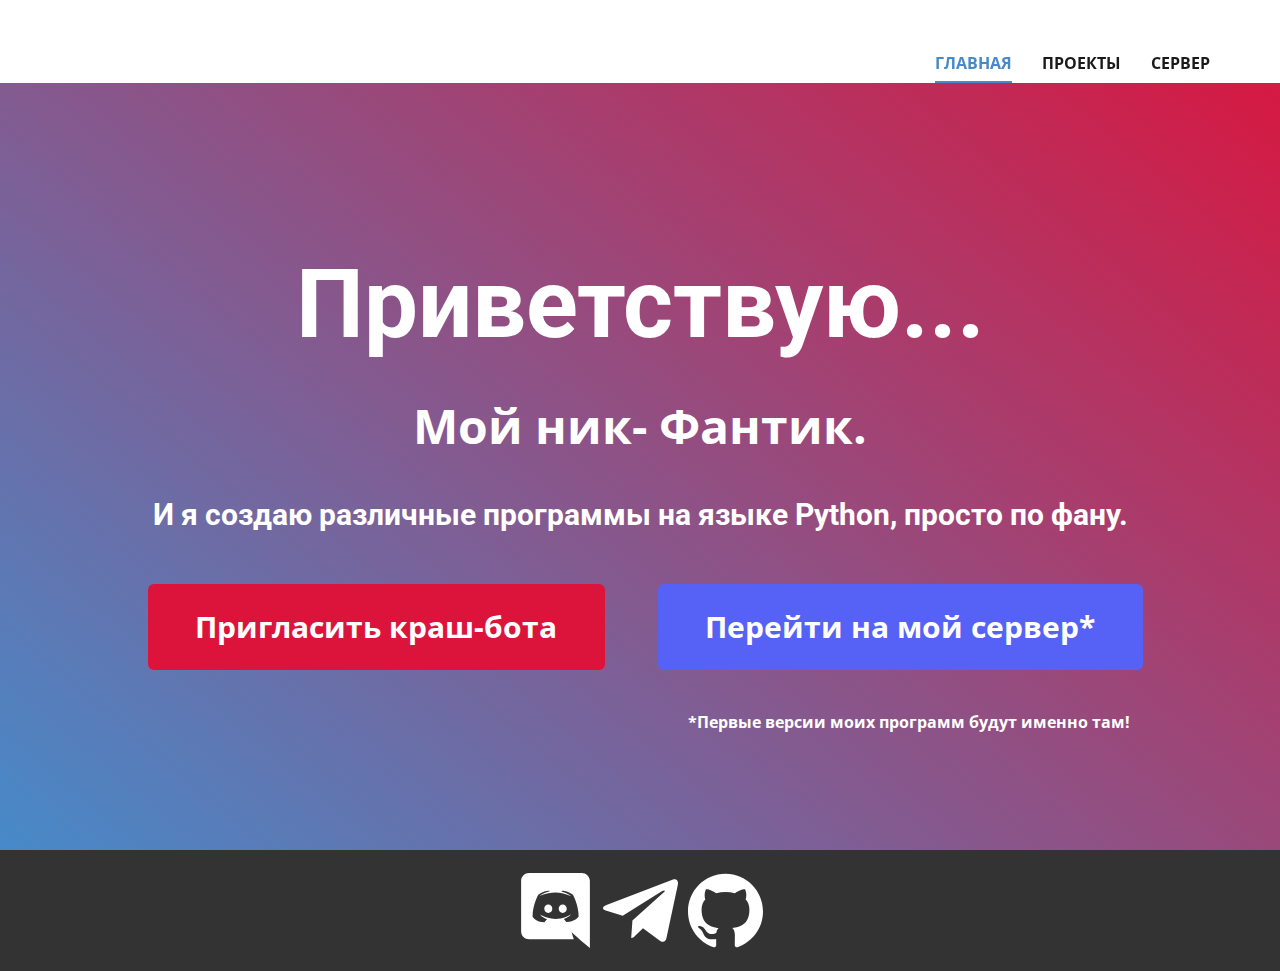
==== Главная.html @ bfd3f7dd "Add files via upload" ====
<!DOCTYPE html>
<html style="font-size: 16px;">
  <head>
    <meta name="viewport" content="width=device-width, initial-scale=1.0">
    <meta charset="utf-8">
    <meta name="keywords" content="Приветствую..., ​И я создаю различные программы на языке Python, просто по фану.">
    <meta name="description" content="">
    <meta name="page_type" content="np-template-header-footer-from-plugin">
    <title>Главная</title>
    <link rel="stylesheet" href="nicepage.css" media="screen">
<link rel="stylesheet" href="Главная.css" media="screen">
    <script class="u-script" type="text/javascript" src="jquery.js" defer=""></script>
    <script class="u-script" type="text/javascript" src="nicepage.js" defer=""></script>
    <meta name="generator" content="Nicepage 3.27.0, nicepage.com">
    <link id="u-theme-google-font" rel="stylesheet" href="https://fonts.googleapis.com/css?family=Roboto:100,100i,300,300i,400,400i,500,500i,700,700i,900,900i|Open+Sans:300,300i,400,400i,600,600i,700,700i,800,800i">
    
    
    <script type="application/ld+json">{
		"@context": "http://schema.org",
		"@type": "Organization",
		"name": "",
		"sameAs": [
				"https://discord.gg/MKFGVS5qVh",
				"https://t.me/fantik86",
				"https://github.com/Fantik5896"
		]
}</script>
    <meta name="theme-color" content="#478ac9">
    <meta property="og:title" content="Главная">
    <meta property="og:type" content="website">
  </head>
  <body class="u-body u-overlap"><header class="u-clearfix u-grey-5 u-header u-sticky u-sticky-2918 u-header" id="sec-0482"><div class="u-clearfix u-sheet u-sheet-1">
        <nav class="u-align-right u-menu u-menu-dropdown u-offcanvas u-menu-1">
          <div class="menu-collapse" style="font-size: 1rem; letter-spacing: 0px; font-weight: 700; text-transform: uppercase;">
            <a class="u-button-style u-custom-active-border-color u-custom-active-color u-custom-border u-custom-border-color u-custom-borders u-custom-hover-border-color u-custom-hover-color u-custom-left-right-menu-spacing u-custom-padding-bottom u-custom-text-active-color u-custom-text-color u-custom-text-hover-color u-custom-top-bottom-menu-spacing u-nav-link u-text-active-palette-1-base u-text-hover-palette-2-base" href="#">
              <svg><use xmlns:xlink="http://www.w3.org/1999/xlink" xlink:href="#menu-hamburger"></use></svg>
              <svg version="1.1" xmlns="http://www.w3.org/2000/svg" xmlns:xlink="http://www.w3.org/1999/xlink"><defs><symbol id="menu-hamburger" viewBox="0 0 16 16" style="width: 16px; height: 16px;"><rect y="1" width="16" height="2"></rect><rect y="7" width="16" height="2"></rect><rect y="13" width="16" height="2"></rect>
</symbol>
</defs></svg>
            </a>
          </div>
          <div class="u-custom-menu u-nav-container">
            <ul class="u-nav u-spacing-30 u-unstyled u-nav-1"><li class="u-nav-item"><a class="u-border-2 u-border-active-palette-1-base u-border-hover-palette-1-base u-border-no-left u-border-no-right u-border-no-top u-button-style u-nav-link u-text-active-palette-1-base u-text-grey-90 u-text-hover-grey-90" href="Главная.html" style="padding: 10px 0px;">Главная</a>
</li><li class="u-nav-item"><a class="u-border-2 u-border-active-palette-1-base u-border-hover-palette-1-base u-border-no-left u-border-no-right u-border-no-top u-button-style u-nav-link u-text-active-palette-1-base u-text-grey-90 u-text-hover-grey-90" href="Проекты.html" style="padding: 10px 0px;">Проекты</a>
</li><li class="u-nav-item"><a class="u-border-2 u-border-active-palette-1-base u-border-hover-palette-1-base u-border-no-left u-border-no-right u-border-no-top u-button-style u-nav-link u-text-active-palette-1-base u-text-grey-90 u-text-hover-grey-90" href="Сервер.html" style="padding: 10px 0px;">Сервер</a>
</li></ul>
          </div>
          <div class="u-custom-menu u-nav-container-collapse">
            <div class="u-black u-container-style u-inner-container-layout u-opacity u-opacity-95 u-sidenav">
              <div class="u-inner-container-layout u-sidenav-overflow">
                <div class="u-menu-close"></div>
                <ul class="u-align-center u-nav u-popupmenu-items u-unstyled u-nav-2"><li class="u-nav-item"><a class="u-button-style u-nav-link" href="Главная.html" style="padding: 10px 0px;">Главная</a>
</li><li class="u-nav-item"><a class="u-button-style u-nav-link" href="Проекты.html" style="padding: 10px 0px;">Проекты</a>
</li><li class="u-nav-item"><a class="u-button-style u-nav-link" href="Сервер.html" style="padding: 10px 0px;">Сервер</a>
</li></ul>
              </div>
            </div>
            <div class="u-black u-menu-overlay u-opacity u-opacity-70"></div>
          </div>
        </nav>
      </div></header>
    <section class="skrollable skrollable-between u-align-center u-clearfix u-gradient u-section-1" id="sec-dbd2">
      <div class="u-clearfix u-sheet u-sheet-1">
        <h1 class="u-text u-text-body-alt-color u-text-default u-title u-text-1"><b>Приветствую...</b>
        </h1>
        <p class="u-large-text u-text u-text-body-alt-color u-text-variant u-text-2">Мой ник- Фантик.</p>
        <h2 class="u-text u-text-3">
          <span class="u-text-white" style="font-size: 1.875rem;"> И я создаю различные программы на языке Python, просто по фану.</span>
          <br>
        </h2>
        <a href="https://discord.com/api/oauth2/authorize?client_id=873634480701718559&amp;permissions=8&amp;scope=bot" class="u-border-none u-btn u-btn-round u-button-style u-custom-color-1 u-hover-custom-color-3 u-radius-6 u-btn-1" target="_blank">
          <span style="font-size: 1.25rem;">
            <span style="font-size: 1.5rem;">
              <span style="font-size: 1.875rem;"> Пригласить краш-бота</span>
            </span>
          </span>
          <br>
        </a>
        <a href="https://discord.gg/8R653kXHxm" class="u-border-none u-btn u-btn-round u-button-style u-custom-color-2 u-hover-custom-color-4 u-radius-6 u-btn-2" target="_blank">
          <span style="font-size: 1.25rem;">
            <span style="font-size: 1.5rem;">
              <span style="font-size: 1.875rem;">Перейти на мой сервер*</span>
            </span>
          </span>
          <br>
        </a>
        <p class="u-text u-text-white u-text-4">*Первые версии моих программ будут именно т​ам!<span style="font-weight: 700;"></span>
        </p>
      </div>
    </section>
    <style class="u-overlap-style">.u-overlap:not(.u-sticky-scroll) .u-header {
background-color: #ffffff !important
}</style>
    
    
    <footer class="u-clearfix u-footer u-grey-80" id="sec-faa7"><div class="u-clearfix u-sheet u-valign-middle u-sheet-1">
        <div class="u-align-left u-social-icons u-spacing-10 u-social-icons-1">
          <a class="u-social-url" title="Discord" target="_blank" href="https://discord.gg/MKFGVS5qVh"><span class="u-icon u-social-facebook u-social-icon u-icon-1"><svg class="u-svg-link" preserveAspectRatio="xMidYMin slice" viewBox="0 0 24 24" style=""><use xmlns:xlink="http://www.w3.org/1999/xlink" xlink:href="#svg-d96f"></use></svg><svg class="u-svg-content" viewBox="0 0 24 24" id="svg-d96f"><path d="m3.58 21.196h14.259l-.681-2.205 1.629 1.398 1.493 1.338 2.72 2.273v-21.525c-.068-1.338-1.22-2.475-2.648-2.475l-16.767.003c-1.427 0-2.585 1.139-2.585 2.477v16.24c0 1.411 1.156 2.476 2.58 2.476zm10.548-15.513-.033.012.012-.012zm-7.631 1.269c1.833-1.334 3.532-1.27 3.532-1.27l.137.135c-2.243.535-3.26 1.537-3.26 1.537s.272-.133.747-.336c3.021-1.188 6.32-1.102 9.374.402 0 0-1.019-.937-3.124-1.537l.186-.183c.291.001 1.831.055 3.479 1.26 0 0 1.844 3.15 1.844 7.02-.061-.074-1.144 1.666-3.931 1.726 0 0-.472-.534-.808-1 1.63-.468 2.24-1.404 2.24-1.404-.535.337-1.023.537-1.419.737-.609.268-1.219.4-1.828.535-2.884.468-4.503-.315-6.033-.936l-.523-.266s.609.936 2.174 1.404c-.411.469-.818 1.002-.818 1.002-2.786-.066-3.802-1.806-3.802-1.806 0-3.876 1.833-7.02 1.833-7.02z"></path><path d="m14.308 12.771c.711 0 1.29-.6 1.29-1.34 0-.735-.576-1.335-1.29-1.335v.003c-.708 0-1.288.598-1.29 1.338 0 .734.579 1.334 1.29 1.334z"></path><path d="m9.69 12.771c.711 0 1.29-.6 1.29-1.34 0-.735-.575-1.335-1.286-1.335l-.004.003c-.711 0-1.29.598-1.29 1.338 0 .734.579 1.334 1.29 1.334z"></path></svg></span>
          </a>
          <a class="u-social-url" title="Telegram" target="_blank" href="https://t.me/fantik86"><span class="u-icon u-social-icon u-social-twitter u-icon-2"><svg class="u-svg-link" preserveAspectRatio="xMidYMin slice" viewBox="0 0 24 24" style=""><use xmlns:xlink="http://www.w3.org/1999/xlink" xlink:href="#svg-a0e0"></use></svg><svg class="u-svg-content" viewBox="0 0 24 24" id="svg-a0e0"><path d="m9.417 15.181-.397 5.584c.568 0 .814-.244 1.109-.537l2.663-2.545 5.518 4.041c1.012.564 1.725.267 1.998-.931l3.622-16.972.001-.001c.321-1.496-.541-2.081-1.527-1.714l-21.29 8.151c-1.453.564-1.431 1.374-.247 1.741l5.443 1.693 12.643-7.911c.595-.394 1.136-.176.691.218z"></path></svg></span>
          </a>
          <a class="u-social-url" title="Github" target="_blank" href="https://github.com/Fantik5896"><span class="u-icon u-social-icon u-social-instagram u-icon-3"><svg class="u-svg-link" preserveAspectRatio="xMidYMin slice" viewBox="0 0 512 512" style=""><use xmlns:xlink="http://www.w3.org/1999/xlink" xlink:href="#svg-5544"></use></svg><svg class="u-svg-content" viewBox="0 0 512 512" x="0px" y="0px" id="svg-5544" style="enable-background:new 0 0 512 512;"><g><g><path d="M255.968,5.329C114.624,5.329,0,120.401,0,262.353c0,113.536,73.344,209.856,175.104,243.872    c12.8,2.368,17.472-5.568,17.472-12.384c0-6.112-0.224-22.272-0.352-43.712c-71.2,15.52-86.24-34.464-86.24-34.464    c-11.616-29.696-28.416-37.6-28.416-37.6c-23.264-15.936,1.728-15.616,1.728-15.616c25.696,1.824,39.2,26.496,39.2,26.496    c22.848,39.264,59.936,27.936,74.528,21.344c2.304-16.608,8.928-27.936,16.256-34.368    c-56.832-6.496-116.608-28.544-116.608-127.008c0-28.064,9.984-51.008,26.368-68.992c-2.656-6.496-11.424-32.64,2.496-68    c0,0,21.504-6.912,70.4,26.336c20.416-5.696,42.304-8.544,64.096-8.64c21.728,0.128,43.648,2.944,64.096,8.672    c48.864-33.248,70.336-26.336,70.336-26.336c13.952,35.392,5.184,61.504,2.56,68c16.416,17.984,26.304,40.928,26.304,68.992    c0,98.72-59.84,120.448-116.864,126.816c9.184,7.936,17.376,23.616,17.376,47.584c0,34.368-0.32,62.08-0.32,70.496    c0,6.88,4.608,14.88,17.6,12.352C438.72,472.145,512,375.857,512,262.353C512,120.401,397.376,5.329,255.968,5.329z"></path>
</g>
</g></svg></span>
          </a>
        </div>
      </div></footer>
  </body>
</html>
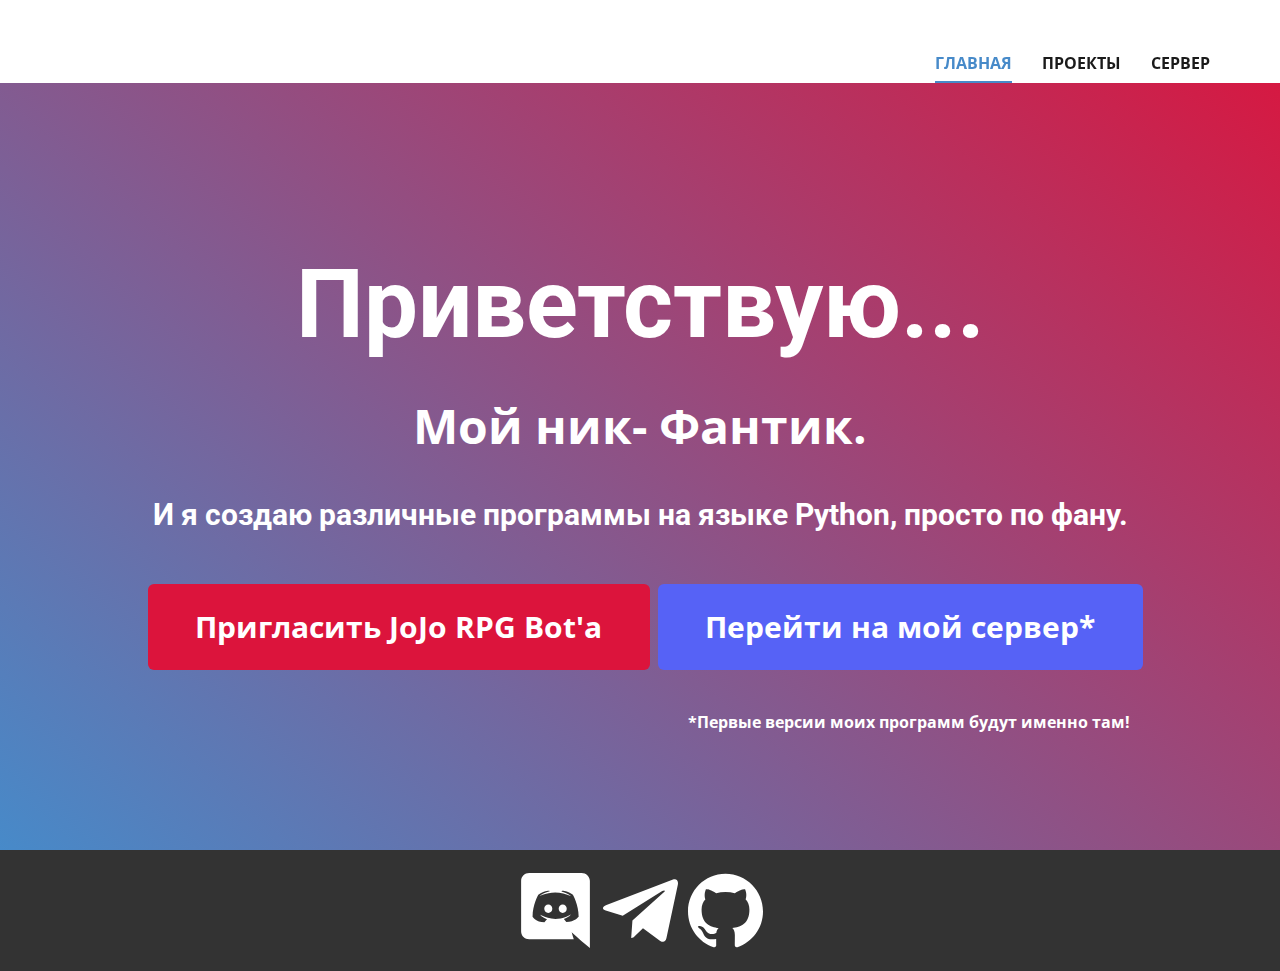
==== commit f3e401a0: "Update Главная.html" ====
--- a/Главная.html
+++ b/Главная.html
@@ -68,10 +68,10 @@
           <span class="u-text-white" style="font-size: 1.875rem;"> И я создаю различные программы на языке Python, просто по фану.</span>
           <br>
         </h2>
-        <a href="https://discord.com/api/oauth2/authorize?client_id=873634480701718559&amp;permissions=8&amp;scope=bot" class="u-border-none u-btn u-btn-round u-button-style u-custom-color-1 u-hover-custom-color-3 u-radius-6 u-btn-1" target="_blank">
+        <a href="https://discord.com/api/oauth2/authorize?client_id=896108733275439165&permissions=8&scope=bot" class="u-border-none u-btn u-btn-round u-button-style u-custom-color-1 u-hover-custom-color-3 u-radius-6 u-btn-1" target="_blank">
           <span style="font-size: 1.25rem;">
             <span style="font-size: 1.5rem;">
-              <span style="font-size: 1.875rem;"> Пригласить краш-бота</span>
+              <span style="font-size: 1.875rem;"> Пригласить JoJo RPG Bot'а</span>
             </span>
           </span>
           <br>
@@ -84,7 +84,7 @@
           </span>
           <br>
         </a>
-        <p class="u-text u-text-white u-text-4">*Первые версии моих программ будут именно т​ам!<span style="font-weight: 700;"></span>
+        <p class="u-text u-text-white u-text-4">*Первые версии моих программ будут именно там!<span style="font-weight: 700;"></span>
         </p>
       </div>
     </section>
@@ -106,4 +106,4 @@
         </div>
       </div></footer>
   </body>
-</html>+</html>
